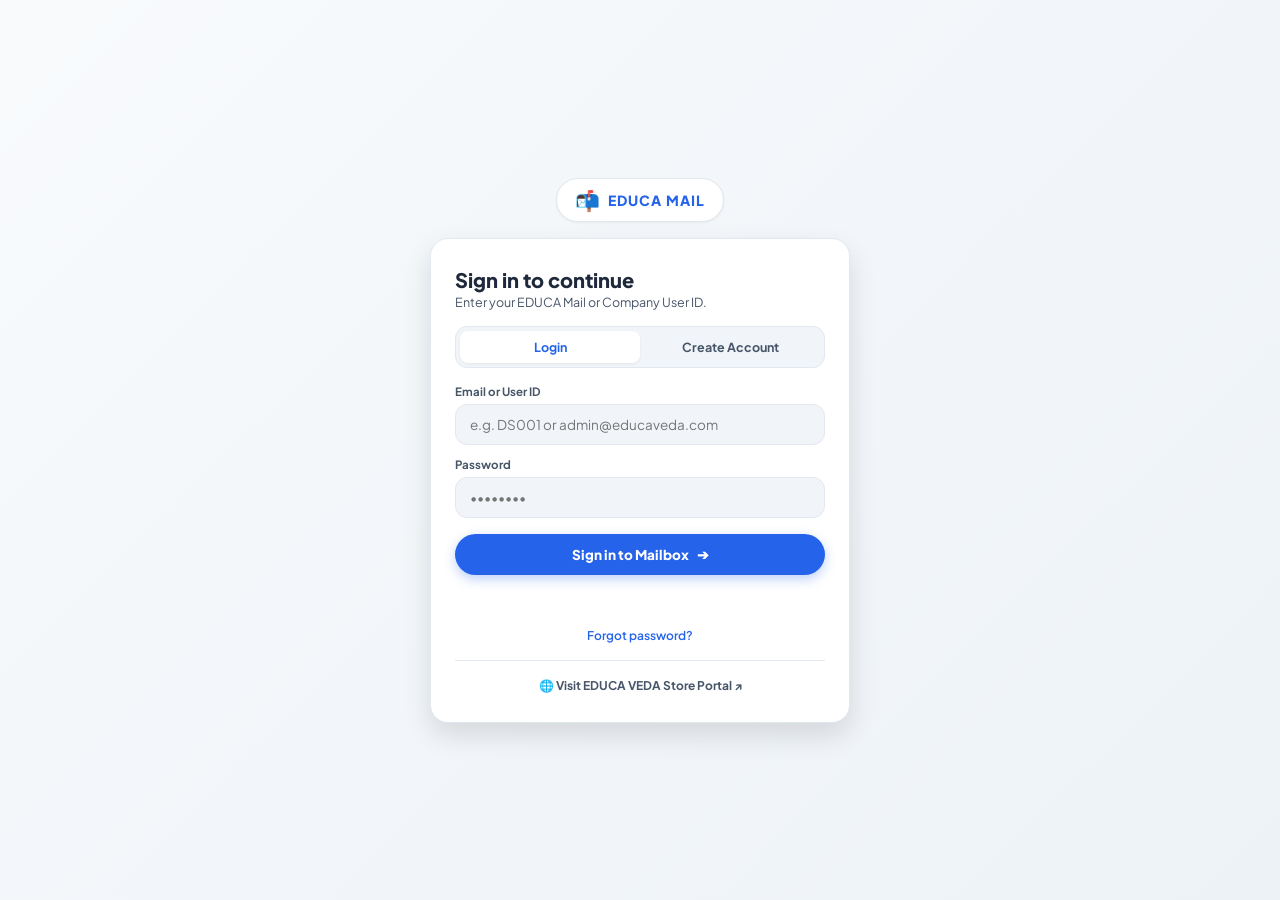
==== index.html @ 939b0d66 "feat(ui): dynamic category badge unread counts and 120fps fluid hardware-accelerated touch physics" ====
<!DOCTYPE html>
<html lang="en">
<head>
<script>
  // Force purge any old cached Service Workers and reload fresh styles
  if ('serviceWorker' in navigator) {
    navigator.serviceWorker.getRegistrations().then(function(regs) {
      for (let reg of regs) reg.unregister();
    });
  }
  if ('caches' in window) {
    caches.keys().then(function(names) {
      for (let name of names) caches.delete(name);
    });
  }
</script>
<meta charset="UTF-8">
<meta name="viewport" content="width=device-width, initial-scale=1.0, maximum-scale=1.0, user-scalable=no">
<meta name="theme-color" content="#ffffff">
<meta name="description" content="EDUCA Mail · Secure Enterprise Webmail">
<link rel="manifest" href="manifest.json">
<meta name="mobile-web-app-capable" content="yes">
<meta name="apple-mobile-web-app-status-bar-style" content="default">
<title>EDUCA Mail · Messages</title>
<link rel="preconnect" href="https://fonts.googleapis.com">
<link rel="preconnect" href="https://fonts.gstatic.com" crossorigin>
<link href="https://fonts.googleapis.com/css2?family=Plus+Jakarta+Sans:wght@400;500;600;700;800&family=JetBrains+Mono:wght@500;700;800&display=swap" rel="stylesheet">
<link rel="stylesheet" href="style.css?v=20260827_v18">
</head>
<body>

<!-- Offline Notification Banner -->
<div id="offlineBanner" class="offline-banner hidden">
  <span>⚡ OFFLINE MODE · Internet disconnected. Viewing cached emails.</span>
</div>

<!-- ================= AUTHENTICATION SCREEN ================= -->
<div id="authScreen" class="auth-screen hidden">
  <div class="auth-wrapper">
    <div class="auth-brand-pill">
      <span class="brand-logo-icon">📬</span>
      <span class="brand-title">EDUCA MAIL</span>
    </div>

    <div class="auth-card">
      <div class="auth-card-head">
        <h2>Sign in to continue</h2>
        <p>Enter your EDUCA Mail or Company User ID.</p>
      </div>

      <div class="auth-tab-bar">
        <button id="tabLogin" type="button" class="auth-tab-btn active">Login</button>
        <button id="tabSignup" type="button" class="auth-tab-btn">Create Account</button>
      </div>

      <!-- Login Form -->
      <div id="loginFields" class="auth-inputs-wrap">
        <div class="input-field">
          <label>Email or User ID</label>
          <input id="authIdentifier" class="text-input" placeholder="e.g. DS001 or admin@educaveda.com" autocomplete="username">
        </div>
        <div class="input-field">
          <label>Password</label>
          <input id="authPassword" type="password" class="text-input" placeholder="••••••••" autocomplete="current-password">
        </div>
      </div>

      <!-- Signup Form -->
      <div id="signupFields" class="auth-inputs-wrap hidden">
        <div class="input-field">
          <label>Full Name</label>
          <input id="signupName" class="text-input" placeholder="Your name">
        </div>
        <div class="input-field">
          <label>Phone Number (for recovery)</label>
          <input id="signupPhone" class="text-input" placeholder="10-digit phone" inputmode="numeric">
        </div>
        <div class="input-field">
          <label>Password</label>
          <input id="signupPassword" type="password" class="text-input" placeholder="Minimum 8 characters" autocomplete="new-password">
        </div>
      </div>

      <button id="authSubmitBtn" type="button" class="btn-gmail-primary">
        <span>Sign in to Mailbox</span>
        <span>➔</span>
      </button>

      <div id="generatedEmailMsg" class="feedback-msg"></div>
      <div id="authMsg" class="feedback-err"></div>

      <div class="auth-center-link">
        <a id="forgotLink" href="#" class="link-subtle">Forgot password?</a>
      </div>

      <!-- Forgot Password Section -->
      <div id="forgotBox" class="forgot-accordion">
        <h4>Self-Service Password Reset</h4>
        <input id="forgotIdentifier" class="text-input" placeholder="Your Email or ID">
        <input id="forgotPhone" class="text-input" placeholder="Registered phone number" inputmode="numeric">
        <button id="requestResetBtn" type="button" class="btn-gmail-secondary">Request Reset</button>
        <div id="forgotMsg" class="feedback-msg"></div>
      </div>

      <div class="auth-footer-links">
        <a href="https://educa-store.vercel.app" target="_blank" rel="noopener noreferrer" class="link-external">
          🌐 Visit EDUCA VEDA Store Portal ↗
        </a>
      </div>
    </div>
  </div>
</div>

<!-- ================= MAIN GMAIL-STYLE APP ================= -->
<div class="app hidden" id="mainApp">

  <!-- Desktop Side Drawer -->
  <aside class="sidebar" id="appSidebar">
    <div class="sidebar-brand-row">
      <span class="gmail-logo-icon">📬</span>
      <span class="gmail-brand-text">EDUCA Mail</span>
    </div>

    <button id="composeBtn" type="button" class="desktop-compose-btn">
      <span class="compose-ico">✏️</span>
      <span class="compose-text">Compose</span>
    </button>

    <div class="sidebar-scroll">
      <nav class="drawer-nav" id="sidebarNav">
        <button type="button" class="drawer-item active" data-folder="inbox">
          <span class="drawer-icon">📥</span>
          <span class="drawer-label">All inboxes</span>
          <span id="inboxCount" class="drawer-badge"></span>
        </button>
        <button type="button" class="drawer-item" data-folder="starred">
          <span class="drawer-icon">⭐</span>
          <span class="drawer-label">Starred</span>
          <span id="starredCount" class="drawer-badge"></span>
        </button>
        <button type="button" class="drawer-item" data-folder="sent">
          <span class="drawer-icon">📤</span>
          <span class="drawer-label">Sent</span>
        </button>
        <button type="button" class="drawer-item" data-folder="drafts">
          <span class="drawer-icon">📝</span>
          <span class="drawer-label">Drafts</span>
        </button>
        <button type="button" class="drawer-item" data-folder="archive">
          <span class="drawer-icon">📦</span>
          <span class="drawer-label">Archive</span>
        </button>
        <button type="button" class="drawer-item" data-folder="spam">
          <span class="drawer-icon">🚫</span>
          <span class="drawer-label">Spam</span>
        </button>
        <button type="button" class="drawer-item" data-folder="trash">
          <span class="drawer-icon">🗑️</span>
          <span class="drawer-label">Trash</span>
        </button>
      </nav>

      <div class="drawer-divider"></div>
      <div class="drawer-section-title">ALL LABELS</div>
      <nav class="drawer-nav" id="labelsNav">
        <button type="button" class="drawer-item" data-label="Ecommerce">
          <span class="label-dot" style="background:#0284c7;"></span>
          <span class="drawer-label">Ecommerce</span>
        </button>
        <button type="button" class="drawer-item" data-label="Education">
          <span class="label-dot" style="background:#10b981;"></span>
          <span class="drawer-label">Education</span>
        </button>
        <button type="button" class="drawer-item" data-label="Security">
          <span class="label-dot" style="background:#f59e0b;"></span>
          <span class="drawer-label">Security & OTP</span>
        </button>
        <button type="button" class="drawer-item" data-label="Payment">
          <span class="label-dot" style="background:#8b5cf6;"></span>
          <span class="drawer-label">Payment</span>
        </button>
      </nav>
    </div>

    <div class="sidebar-bottom-actions">
      <button id="sidebarLogoutBtn" type="button" class="drawer-logout-btn">
        <span>🚪 Sign out / Logout</span>
      </button>
    </div>
  </aside>

  <!-- Mobile Drawer Backdrop -->
  <div id="sidebarBackdrop" class="drawer-backdrop hidden"></div>

  <!-- Center Pane: Gmail Email List -->
  <section class="list-pane">
    <!-- Top Gmail Pill Search Bar (Matching Reference Image 2) -->
    <div class="gmail-search-bar-wrap">
      <div class="gmail-search-pill">
        <button id="mobileMenuBtn" class="pill-btn-icon" type="button" aria-label="Menu">
          ☰
        </button>
        <div class="pill-input-center">
          <input id="searchInput" type="text" placeholder="Search in emails" class="pill-search-input" />
          <span class="pill-ai-sparkle">✨</span>
        </div>
        <button id="searchClearBtn" class="pill-clear-btn hidden" type="button">✕</button>
        <div id="profileAvatarBtn" class="pill-profile-avatar" title="Account Details">
          <span id="acctAvatar">M</span>
        </div>
      </div>
    </div>

    <!-- Category Tabs (Primary, Updates, Social, Promotions - Reference Image 2) -->
    <div class="category-tabs-row">
      <button class="cat-tab active" data-cat="all">
        <span class="cat-name">Primary</span>
      </button>
      <button class="cat-tab" data-cat="updates">
        <span class="cat-icon" style="color:#ea580c;">ℹ️</span>
        <span class="cat-name">Updates</span>
        <span id="updatesBadge" class="cat-pill orange hidden"></span>
      </button>
      <button class="cat-tab" data-cat="social">
        <span class="cat-icon" style="color:#2563eb;">👥</span>
        <span class="cat-name">Social</span>
        <span id="socialBadge" class="cat-pill blue hidden"></span>
      </button>
      <button class="cat-tab" data-cat="promotions">
        <span class="cat-icon" style="color:#16a34a;">🏷️</span>
        <span class="cat-name">Promotions</span>
        <span id="promotionsBadge" class="cat-pill green hidden"></span>
      </button>
    </div>

    <!-- Message List View -->
    <div class="list-scroll" id="listScroll">
      <div class="empty-state">Loading your inbox...</div>
    </div>

    <!-- Bottom Navigation Bar on Mobile (Reference Image 2) -->
    <nav class="mobile-bottom-nav">
      <button class="bottom-nav-item active" id="bNavMail">
        <div class="bnav-icon-wrap">
          <span class="bnav-icon">✉️</span>
          <span id="bottomNavBadge" class="bnav-badge hidden">1</span>
        </div>
        <span class="bnav-label">Mail</span>
      </button>
      <a href="https://educa-store.vercel.app" target="_blank" rel="noopener noreferrer" class="bottom-nav-item">
        <div class="bnav-icon-wrap">
          <span class="bnav-icon">🌐</span>
        </div>
        <span class="bnav-label">Store Portal</span>
      </a>
      <button class="bottom-nav-item text-danger" id="bNavLogout">
        <div class="bnav-icon-wrap">
          <span class="bnav-icon">🚪</span>
        </div>
        <span class="bnav-label">Sign Out</span>
      </button>
    </nav>
  </section>

  <!-- Right Pane: Thread Reading Pane -->
  <main class="read-pane" id="readPane">
    <div class="no-selection-state">
      <div class="no-selection-icon">📬</div>
      <h3>Select an email to read</h3>
      <p>Click on any message from the list to view its full conversation and action tools.</p>
    </div>
  </main>

  <!-- Floating Action Button (FAB) for Mobile (Reference Image 2) -->
  <button id="mobileFabCompose" class="gmail-fab-compose" type="button">
    <span class="fab-icon">✏️</span>
    <span class="fab-label">Compose</span>
  </button>
</div>

<!-- ================= ACCOUNT SWITCHER / PROFILE MODAL (Reference Image 1) ================= -->
<div class="account-modal-overlay hidden" id="accountModalOverlay">
  <div class="account-dialog">
    <div class="account-dialog-header">
      <button id="closeAccountModalBtn" type="button" class="btn-close-round">✕</button>
    </div>

    <div class="account-card-main">
      <div class="acc-avatar-large" id="modalAcctAvatar">M</div>
      <div class="acc-info-block">
        <h3 id="modalAcctName">Mohammed Aleem</h3>
        <p id="modalAcctEmail">admin@educaveda.com</p>
        <span class="acc-pro-tag">Pro Workspace</span>
      </div>
    </div>

    <div class="account-dialog-divider"></div>

    <div class="account-actions-list">
      <a href="https://educa-store.vercel.app" target="_blank" rel="noopener noreferrer" class="acc-action-item">
        <span class="acc-act-ico">🌐</span>
        <div class="acc-act-text">
          <strong>Visit EDUCA Store Portal</strong>
          <span>Access products, orders, and wallet</span>
        </div>
        <span>↗</span>
      </a>
      <button id="dialogLogoutBtn" type="button" class="acc-action-item text-danger">
        <span class="acc-act-ico">🚪</span>
        <div class="acc-act-text">
          <strong>Sign out of account</strong>
          <span>Clear credentials from this browser</span>
        </div>
      </button>
    </div>
  </div>
</div>

<!-- ================= COMPOSE EMAIL MODAL (Reference Image 3) ================= -->
<div class="compose-screen-overlay hidden" id="composeOverlay">
  <div class="compose-window">
    <div class="compose-app-bar">
      <button id="composeCloseBtn" type="button" class="btn-icon-bar" aria-label="Back">←</button>
      <h3 class="compose-bar-title">Compose</h3>
      <div class="compose-bar-actions">
        <button id="sendComposeBtn" type="button" class="btn-icon-bar send-icon-btn" title="Send email">➢</button>
        <button id="composeDiscardBtn" type="button" class="btn-icon-bar" title="Discard">🗑️</button>
      </div>
    </div>

    <div class="compose-fields-container">
      <div class="compose-line-field">
        <label>From</label>
        <div class="from-display" id="composeFromEmail">user@educaveda.com</div>
      </div>
      <div class="compose-line-field">
        <label>To</label>
        <div style="position:relative; flex:1; width:100%;">
          <input id="cTo" placeholder="Search user by name, ID or email..." autocomplete="off" style="width:100%;">
          <div id="userSuggestionsDropdown" class="autocomplete-suggestions-card hidden"></div>
        </div>
      </div>
      <div class="compose-line-field">
        <label>Subject</label>
        <input id="cSubject" placeholder="Subject" autocomplete="off">
      </div>
      <div class="compose-body-area">
        <textarea id="cBody" placeholder="Compose email..."></textarea>
      </div>
      <div id="composeMsg" class="compose-status-msg"></div>
    </div>
  </div>
</div>

<script src="config.js?v=20260827_v18"></script>
<script src="app.js?v=20260827_v18"></script>
</body>
</html>
---- style.css ----
/* =====================================================
   EDUCA MAIL — GOOGLE GMAIL CLEAN ENTERPRISE DESIGN
   - Exact replica of Gmail Mobile & Desktop UX
   - Light canvas, rounded search pill, FAB compose, account sheet
   ===================================================== */

:root {
  --gmail-bg: #f8fafc;
  --gmail-card: #ffffff;
  --gmail-sidebar: #f1f5f9;
  --gmail-hover: #e2e8f0;
  --gmail-active: #c2e7ff;
  --gmail-active-text: #001d35;

  --text-primary: #1e293b;
  --text-secondary: #475569;
  --text-muted: #94a3b8;

  --primary: #2563eb;
  --primary-hover: #1d4ed8;
  --primary-light: #eff6ff;

  --fab-bg: #c2e7ff;
  --fab-text: #001d35;

  --border: #e2e8f0;
  --danger: #dc2626;
  --danger-light: #fee2e2;

  --font-sans: 'Plus Jakarta Sans', -apple-system, BlinkMacSystemFont, Roboto, sans-serif;
  --font-mono: 'JetBrains Mono', monospace;
  --shadow-sm: 0 1px 3px rgba(0,0,0,0.06);
  --shadow-md: 0 4px 12px rgba(0,0,0,0.08);
  --shadow-lg: 0 12px 28px rgba(0,0,0,0.12);
  --radius-sm: 8px;
  --radius-md: 12px;
  --radius-lg: 18px;
  --radius-pill: 9999px;
}

*, *::before, *::after {
  box-sizing: border-box;
  margin: 0;
  padding: 0;
}

body {
  font-family: var(--font-sans);
  background-color: var(--gmail-bg);
  color: var(--text-primary);
  height: 100vh;
  width: 100vw;
  overflow: hidden;
  -webkit-font-smoothing: antialiased;
}

button, input, textarea {
  font-family: inherit;
  font-size: inherit;
}

.hidden {
  display: none !important;
}

/* Offline Banner */
.offline-banner {
  background: #fef3c7;
  color: #92400e;
  font-size: 11.5px;
  font-weight: 700;
  text-align: center;
  padding: 6px 12px;
  border-bottom: 1px solid #f59e0b;
}

/* ================= AUTHENTICATION SCREEN ================= */
.auth-screen {
  position: fixed;
  inset: 0;
  background: linear-gradient(135deg, #f8fafc 0%, #edf2f7 100%);
  display: flex;
  align-items: center;
  justify-content: center;
  padding: 16px;
  z-index: 1000;
  overflow-y: auto;
}

.auth-wrapper {
  width: 100%;
  max-width: 420px;
  display: flex;
  flex-direction: column;
  gap: 16px;
}

.auth-brand-pill {
  align-self: center;
  display: inline-flex;
  align-items: center;
  gap: 8px;
  background: #fff;
  padding: 8px 18px;
  border-radius: var(--radius-pill);
  border: 1px solid var(--border);
  box-shadow: var(--shadow-sm);
}

.brand-logo-icon { font-size: 20px; }
.brand-title { font-size: 14px; font-weight: 800; color: var(--primary); letter-spacing: 1px; }

.auth-card {
  background: var(--gmail-card);
  border: 1px solid var(--border);
  border-radius: var(--radius-lg);
  padding: 28px 24px;
  box-shadow: var(--shadow-lg);
  display: flex;
  flex-direction: column;
  gap: 16px;
}

.auth-card-head h2 { font-size: 20px; font-weight: 800; }
.auth-card-head p { font-size: 12.5px; color: var(--text-secondary); margin-top: 2px; }

.auth-tab-bar {
  display: flex;
  background: var(--gmail-sidebar);
  padding: 4px;
  border-radius: var(--radius-md);
  border: 1px solid var(--border);
}

.auth-tab-btn {
  flex: 1;
  padding: 8px;
  border: none;
  background: transparent;
  font-size: 12.5px;
  font-weight: 700;
  color: var(--text-secondary);
  border-radius: var(--radius-sm);
  cursor: pointer;
  transition: all 0.15s;
}

.auth-tab-btn.active {
  background: #fff;
  color: var(--primary);
  box-shadow: var(--shadow-sm);
}

.auth-inputs-wrap {
  display: flex;
  flex-direction: column;
  gap: 12px;
}

.input-field {
  display: flex;
  flex-direction: column;
  gap: 5px;
}

.input-field label {
  font-size: 11.5px;
  font-weight: 700;
  color: var(--text-secondary);
}

.text-input {
  width: 100%;
  padding: 11px 14px;
  background: var(--gmail-sidebar);
  border: 1.5px solid var(--border);
  border-radius: var(--radius-md);
  font-size: 13.5px;
  color: var(--text-primary);
  transition: all 0.15s;
}

.text-input:focus {
  outline: none;
  border-color: var(--primary);
  background: #fff;
  box-shadow: 0 0 0 3px rgba(37,99,235,0.12);
}

.btn-gmail-primary {
  width: 100%;
  padding: 12px;
  background: var(--primary);
  color: #fff;
  border: none;
  border-radius: var(--radius-pill);
  font-size: 13.5px;
  font-weight: 800;
  cursor: pointer;
  display: flex;
  align-items: center;
  justify-content: center;
  gap: 8px;
  box-shadow: 0 4px 12px rgba(37,99,235,0.3);
  transition: all 0.15s;
}

.btn-gmail-primary:hover {
  background: var(--primary-hover);
}

.btn-gmail-secondary {
  padding: 9px 14px;
  background: var(--gmail-sidebar);
  border: 1px solid var(--border);
  border-radius: var(--radius-sm);
  font-size: 12px;
  font-weight: 700;
  cursor: pointer;
}

.feedback-msg { font-size: 12px; font-weight: 700; color: #16a34a; text-align: center; }
.feedback-err { font-size: 12px; font-weight: 700; color: var(--danger); text-align: center; }
.auth-center-link { text-align: center; }
.link-subtle { font-size: 12px; color: var(--primary); text-decoration: none; font-weight: 600; }
.link-subtle:hover { text-decoration: underline; }

.forgot-accordion {
  display: none;
  flex-direction: column;
  gap: 8px;
  background: var(--gmail-sidebar);
  padding: 12px;
  border-radius: var(--radius-md);
  border: 1px solid var(--border);
}
.forgot-accordion.show { display: flex; }
.forgot-accordion h4 { font-size: 12px; }

.auth-footer-links {
  border-top: 1px solid var(--border);
  padding-top: 12px;
  text-align: center;
}
.link-external { font-size: 12px; font-weight: 700; color: var(--text-secondary); text-decoration: none; }
.link-external:hover { color: var(--primary); }

/* ================= MAIN GMAIL LAYOUT ================= */
.app {
  display: grid;
  grid-template-columns: 240px 360px 1fr;
  height: 100vh;
  width: 100vw;
  background: var(--gmail-bg);
  overflow: hidden;
}

/* ================= 1. DESKTOP SIDEBAR ================= */
.sidebar {
  background: var(--gmail-sidebar);
  border-right: 1px solid var(--border);
  display: flex;
  flex-direction: column;
  padding: 16px 12px;
  gap: 12px;
  height: 100vh;
}

.sidebar-brand-row {
  display: flex;
  align-items: center;
  gap: 8px;
  padding: 0 8px 8px 8px;
}

.gmail-logo-icon { font-size: 22px; }
.gmail-brand-text { font-size: 17px; font-weight: 800; color: #1e293b; }

.desktop-compose-btn {
  display: flex;
  align-items: center;
  gap: 12px;
  padding: 14px 20px;
  background: var(--fab-bg);
  color: var(--fab-text);
  border: none;
  border-radius: var(--radius-lg);
  font-size: 14px;
  font-weight: 800;
  cursor: pointer;
  box-shadow: var(--shadow-sm);
  transition: all 0.15s;
}

.desktop-compose-btn:hover {
  background: #a8dbfe;
  box-shadow: var(--shadow-md);
}

.sidebar-scroll {
  flex: 1;
  overflow-y: auto;
  display: flex;
  flex-direction: column;
  gap: 6px;
}

.drawer-section-title {
  font-size: 10.5px;
  font-weight: 800;
  letter-spacing: 0.8px;
  color: var(--text-muted);
  padding: 8px 12px 2px 12px;
}

.drawer-divider {
  height: 1px;
  background: var(--border);
  margin: 6px 0;
}

.drawer-nav {
  display: flex;
  flex-direction: column;
  gap: 2px;
}

.drawer-item {
  display: flex;
  align-items: center;
  gap: 12px;
  padding: 9px 14px;
  border-radius: var(--radius-pill);
  border: none;
  background: transparent;
  color: var(--text-primary);
  font-size: 13.5px;
  font-weight: 600;
  cursor: pointer;
  transition: all 0.15s;
  text-align: left;
}

.drawer-item:hover {
  background: var(--gmail-hover);
}

.drawer-item.active {
  background: var(--gmail-active);
  color: var(--gmail-active-text);
  font-weight: 800;
}

.drawer-label { flex: 1; }
.drawer-badge {
  font-size: 11px;
  font-weight: 800;
  background: #dbeafe;
  color: var(--primary);
  padding: 2px 7px;
  border-radius: var(--radius-pill);
}

.label-dot {
  width: 8px;
  height: 8px;
  border-radius: 50%;
}

.sidebar-bottom-actions {
  padding-top: 10px;
  border-top: 1px solid var(--border);
}

.drawer-logout-btn {
  width: 100%;
  padding: 9px 12px;
  background: var(--danger-light);
  border: 1px solid rgba(220,38,38,0.2);
  border-radius: var(--radius-sm);
  color: var(--danger);
  font-size: 12px;
  font-weight: 800;
  cursor: pointer;
}

.drawer-logout-btn:hover {
  background: var(--danger);
  color: #fff;
}

/* ================= 2. GMAIL SEARCH & INBOX LIST ================= */
.list-pane {
  background: var(--gmail-card);
  border-right: 1px solid var(--border);
  display: flex;
  flex-direction: column;
  height: 100vh;
  overflow: hidden;
  position: relative;
}

/* Rounded Gmail Search Pill Bar (Image 2) */
.gmail-search-bar-wrap {
  padding: 12px 14px 8px 14px;
}

.gmail-search-pill {
  display: flex;
  align-items: center;
  gap: 10px;
  background: #edf2f7;
  border-radius: var(--radius-pill);
  padding: 6px 10px 6px 14px;
  border: 1px solid transparent;
  transition: all 0.2s;
}

.gmail-search-pill:focus-within {
  background: #fff;
  border-color: var(--border);
  box-shadow: var(--shadow-md);
}

.pill-btn-icon {
  background: transparent;
  border: none;
  font-size: 18px;
  color: var(--text-secondary);
  cursor: pointer;
}

.pill-input-center {
  flex: 1;
  display: flex;
  align-items: center;
  gap: 6px;
}

.pill-search-input {
  width: 100%;
  border: none;
  background: transparent;
  font-size: 14px;
  color: var(--text-primary);
}

.pill-search-input:focus {
  outline: none;
}

.pill-ai-sparkle {
  font-size: 15px;
}

.pill-clear-btn {
  border: none;
  background: transparent;
  color: var(--text-muted);
  cursor: pointer;
  font-size: 13px;
}

/* Profile Avatar Circle */
.pill-profile-avatar {
  width: 32px;
  height: 32px;
  border-radius: 50%;
  background: linear-gradient(135deg, #0284c7 0%, #0d9488 100%);
  border: 2px solid #38bdf8;
  color: #fff;
  font-size: 13px;
  font-weight: 900;
  display: flex;
  align-items: center;
  justify-content: center;
  cursor: pointer;
  flex-shrink: 0;
  box-shadow: var(--shadow-sm);
}

/* Gmail Category Tabs (Image 2) */
.category-tabs-row {
  display: flex;
  align-items: center;
  gap: 8px;
  padding: 4px 14px 10px 14px;
  overflow-x: auto;
  border-bottom: 1px solid var(--border);
}

.cat-tab {
  display: flex;
  align-items: center;
  gap: 6px;
  padding: 6px 12px;
  border-radius: var(--radius-pill);
  border: 1px solid var(--border);
  background: #fff;
  font-size: 12px;
  font-weight: 700;
  color: var(--text-secondary);
  cursor: pointer;
  white-space: nowrap;
}

.cat-tab.active {
  background: #eff6ff;
  border-color: #bfdbfe;
  color: var(--primary);
}

.cat-pill {
  font-size: 10px;
  font-weight: 800;
  padding: 1px 6px;
  border-radius: var(--radius-pill);
  color: #fff;
}

.cat-pill.orange { background: #ea580c; }
.cat-pill.blue { background: #2563eb; }
.cat-pill.green { background: #16a34a; }

.list-scroll {
  flex: 1;
  overflow-y: auto;
  display: flex;
  flex-direction: column;
}

/* Gmail Email Row Item (Image 2) */
.email-row-item {
  display: flex;
  align-items: flex-start;
  gap: 12px;
  padding: 12px 16px;
  border-bottom: 1px solid #f1f5f9;
  cursor: pointer;
  transition: background 0.12s;
}

.email-row-item:hover {
  background: #f8fafc;
}

.email-row-item.selected {
  background: #eff6ff;
}

.email-row-item.unread {
  background: #ffffff;
}

.email-row-item.unread .email-sender,
.email-row-item.unread .email-subject {
  font-weight: 800;
  color: #0f172a;
}

.email-avatar {
  width: 40px;
  height: 40px;
  border-radius: 50%;
  background: #e2e8f0;
  color: var(--text-secondary);
  font-size: 15px;
  font-weight: 800;
  display: flex;
  align-items: center;
  justify-content: center;
  flex-shrink: 0;
  margin-top: 2px;
}

.email-main-body {
  flex: 1;
  min-width: 0;
  display: flex;
  flex-direction: column;
  gap: 2px;
}

.email-header-line {
  display: flex;
  align-items: center;
  justify-content: space-between;
}

.email-sender {
  font-size: 13.5px;
  font-weight: 600;
  color: #334155;
  white-space: nowrap;
  overflow: hidden;
  text-overflow: ellipsis;
}

.email-date-wrap {
  display: flex;
  align-items: center;
  gap: 5px;
}

.unread-dot {
  width: 7px;
  height: 7px;
  border-radius: 50%;
  background: #0284c7;
}

.email-date {
  font-size: 11.5px;
  color: var(--text-muted);
  font-weight: 600;
}

.email-subject {
  font-size: 13px;
  font-weight: 500;
  color: #475569;
  white-space: nowrap;
  overflow: hidden;
  text-overflow: ellipsis;
}

.email-snippet-row {
  display: flex;
  align-items: center;
  justify-content: space-between;
  gap: 8px;
}

.email-snippet {
  font-size: 12px;
  color: var(--text-muted);
  white-space: nowrap;
  overflow: hidden;
  text-overflow: ellipsis;
  flex: 1;
}

.star-btn {
  font-size: 16px;
  color: #cbd5e1;
  background: transparent;
  border: none;
  cursor: pointer;
  padding: 2px;
}

.star-btn.starred {
  color: #eab308;
}

.empty-state {
  padding: 40px 20px;
  text-align: center;
  color: var(--text-muted);
  font-size: 13px;
}

/* ================= 3. THREAD READING PANE ================= */
.read-pane {
  background: #f8fafc;
  display: flex;
  flex-direction: column;
  height: 100vh;
  overflow: hidden;
}

.no-selection-state {
  flex: 1;
  display: flex;
  flex-direction: column;
  align-items: center;
  justify-content: center;
  text-align: center;
  gap: 10px;
  padding: 32px;
  color: var(--text-muted);
}

.no-selection-icon { font-size: 44px; }
.no-selection-state h3 { font-size: 16px; color: var(--text-primary); }
.no-selection-state p { font-size: 12.5px; }

.read-toolbar {
  background: #fff;
  border-bottom: 1px solid var(--border);
  padding: 12px 18px;
  display: flex;
  align-items: center;
  gap: 8px;
  flex-wrap: wrap;
}

.toolbar-btn {
  padding: 6px 12px;
  background: var(--gmail-sidebar);
  border: 1px solid var(--border);
  border-radius: var(--radius-sm);
  color: var(--text-primary);
  font-size: 12px;
  font-weight: 700;
  cursor: pointer;
  display: flex;
  align-items: center;
  gap: 6px;
}

.toolbar-btn:hover { background: var(--gmail-hover); }
.toolbar-btn.active-star { background: #fef9c3; border-color: #fde047; color: #ca8a04; }
.toolbar-btn.text-danger { color: var(--danger); background: var(--danger-light); }

.spacer { flex: 1; }
.thread-time { font-size: 12px; color: var(--text-muted); font-family: var(--font-mono); }

.read-scroll {
  flex: 1;
  overflow-y: auto;
  padding: 20px;
  display: flex;
  flex-direction: column;
  gap: 16px;
}

.subject-banner {
  background: #fff;
  border: 1px solid var(--border);
  border-radius: var(--radius-md);
  padding: 16px;
}

.subject-heading { font-size: 18px; font-weight: 800; color: var(--text-primary); }

.thread-card {
  background: #fff;
  border: 1px solid var(--border);
  border-radius: var(--radius-lg);
  padding: 20px;
  box-shadow: var(--shadow-sm);
  display: flex;
  flex-direction: column;
  gap: 16px;
}

.thread-sender-row {
  display: flex;
  align-items: center;
  gap: 12px;
  padding-bottom: 14px;
  border-bottom: 1px solid var(--border);
}

.sender-avatar {
  width: 40px;
  height: 40px;
  border-radius: 50%;
  background: #e2e8f0;
  font-weight: 800;
  display: flex;
  align-items: center;
  justify-content: center;
}

.sender-name { font-size: 14.5px; font-weight: 800; }
.sender-addr { font-size: 12px; color: var(--text-secondary); }
.sender-to { font-size: 11px; color: var(--text-muted); }

.thread-body-content {
  font-size: 14px;
  line-height: 1.7;
  color: #1e293b;
  white-space: pre-wrap;
  word-break: break-word;
}

/* Tech Emerald OTP Badge */
.otp-highlight-card {
  display: inline-flex;
  align-items: center;
  gap: 14px;
  margin: 12px 0;
  padding: 10px 18px;
  background: #f0fdf4;
  border: 1.5px solid #22c55e;
  border-radius: var(--radius-md);
}

.otp-code {
  font-size: 22px;
  font-weight: 900;
  font-family: var(--font-mono);
  letter-spacing: 4px;
  color: #15803d;
}

.otp-copy-btn {
  padding: 6px 12px;
  background: #16a34a;
  color: #fff;
  border: none;
  border-radius: var(--radius-sm);
  font-size: 11px;
  font-weight: 800;
  cursor: pointer;
}

/* ================= 4. GMAIL MOBILE FAB (Image 2) ================= */
.gmail-fab-compose {
  position: fixed;
  bottom: 74px;
  right: 20px;
  background: var(--fab-bg);
  color: var(--fab-text);
  border: none;
  border-radius: var(--radius-lg);
  padding: 14px 20px;
  display: flex;
  align-items: center;
  gap: 10px;
  font-size: 14px;
  font-weight: 800;
  box-shadow: 0 4px 16px rgba(0, 29, 53, 0.2);
  cursor: pointer;
  z-index: 90;
  transition: all 0.2s;
}

.gmail-fab-compose:hover {
  background: #a8dbfe;
  transform: translateY(-2px);
}

.fab-icon { font-size: 18px; }

/* Bottom Nav on Mobile (Image 2) */
.mobile-bottom-nav {
  display: none;
  background: #fff;
  border-top: 1px solid var(--border);
  padding: 8px 16px;
  justify-content: space-around;
  align-items: center;
  position: absolute;
  bottom: 0;
  left: 0;
  right: 0;
  z-index: 80;
}

.bottom-nav-item {
  display: flex;
  flex-direction: column;
  align-items: center;
  gap: 2px;
  background: transparent;
  border: none;
  color: var(--text-secondary);
  font-size: 11px;
  font-weight: 700;
  cursor: pointer;
  text-decoration: none;
  position: relative;
}

.bottom-nav-item.active {
  color: var(--primary);
}

.bnav-icon-wrap {
  position: relative;
  font-size: 18px;
}

.bnav-badge {
  position: absolute;
  top: -4px;
  right: -8px;
  background: #dc2626;
  color: #fff;
  font-size: 9px;
  font-weight: 900;
  padding: 1px 5px;
  border-radius: var(--radius-pill);
}

/* ================= 5. ACCOUNT SWITCHER MODAL (Image 1) ================= */
.account-modal-overlay {
  position: fixed;
  inset: 0;
  background: rgba(0, 0, 0, 0.45);
  backdrop-filter: blur(3px);
  display: flex;
  align-items: flex-start;
  justify-content: center;
  padding: 40px 16px;
  z-index: 2000;
}

.account-dialog {
  background: #fff;
  width: 100%;
  max-width: 380px;
  border-radius: 28px;
  padding: 20px;
  box-shadow: var(--shadow-lg);
  display: flex;
  flex-direction: column;
  gap: 16px;
}

.account-dialog-header {
  display: flex;
  justify-content: flex-end;
}

.btn-close-round {
  width: 30px;
  height: 30px;
  border-radius: 50%;
  border: none;
  background: #f1f5f9;
  cursor: pointer;
  font-size: 13px;
}

.account-card-main {
  display: flex;
  align-items: center;
  gap: 14px;
  background: #f8fafc;
  padding: 14px;
  border-radius: 20px;
  border: 1px solid var(--border);
}

.acc-avatar-large {
  width: 52px;
  height: 52px;
  border-radius: 50%;
  background: linear-gradient(135deg, #0284c7 0%, #0d9488 100%);
  border: 3px solid #38bdf8;
  color: #fff;
  font-size: 20px;
  font-weight: 900;
  display: flex;
  align-items: center;
  justify-content: center;
}

.acc-info-block h3 { font-size: 15px; font-weight: 800; }
.acc-info-block p { font-size: 12px; color: var(--text-secondary); font-family: var(--font-mono); }
.acc-pro-tag {
  display: inline-block;
  margin-top: 4px;
  font-size: 10px;
  font-weight: 800;
  background: #dbeafe;
  color: #1d4ed8;
  padding: 2px 8px;
  border-radius: var(--radius-pill);
}

.account-dialog-divider { height: 1px; background: var(--border); }

.account-actions-list {
  display: flex;
  flex-direction: column;
  gap: 6px;
}

.acc-action-item {
  display: flex;
  align-items: center;
  gap: 12px;
  padding: 10px 12px;
  border-radius: var(--radius-md);
  border: 1px solid var(--border);
  background: #fff;
  color: var(--text-primary);
  text-decoration: none;
  cursor: pointer;
  text-align: left;
}

.acc-action-item:hover { background: #f8fafc; }
.acc-act-ico { font-size: 18px; }
.acc-act-text strong { display: block; font-size: 12.5px; }
.acc-act-text span { display: block; font-size: 11px; color: var(--text-muted); }
.acc-action-item.text-danger { color: var(--danger); }

/* ================= 6. GMAIL COMPOSE SCREEN (Image 3) ================= */
.compose-screen-overlay {
  position: fixed;
  inset: 0;
  background: rgba(0, 0, 0, 0.4);
  display: flex;
  align-items: center;
  justify-content: center;
  padding: 16px;
  z-index: 1500;
}

.compose-window {
  background: #fff;
  width: 100%;
  max-width: 580px;
  height: 85vh;
  max-height: 600px;
  border-radius: 20px;
  border: 1px solid var(--border);
  display: flex;
  flex-direction: column;
  overflow: hidden;
  box-shadow: var(--shadow-lg);
}

.compose-app-bar {
  display: flex;
  align-items: center;
  justify-content: space-between;
  padding: 12px 16px;
  border-bottom: 1px solid var(--border);
  background: #fff;
}

.btn-icon-bar {
  background: transparent;
  border: none;
  font-size: 18px;
  cursor: pointer;
  padding: 4px;
}

.compose-bar-title { font-size: 15px; font-weight: 800; }
.compose-bar-actions { display: flex; align-items: center; gap: 12px; }
.send-icon-btn { color: var(--primary); font-weight: 900; font-size: 20px; }

.compose-fields-container {
  flex: 1;
  display: flex;
  flex-direction: column;
  overflow-y: auto;
}

.compose-line-field {
  display: flex;
  align-items: center;
  gap: 12px;
  padding: 10px 16px;
  border-bottom: 1px solid #f1f5f9;
}

.compose-line-field label { width: 50px; font-size: 12px; color: var(--text-muted); font-weight: 700; }
.from-display { font-size: 13px; font-weight: 600; color: var(--text-primary); }
.compose-line-field input { flex: 1; border: none; font-size: 13.5px; }
.compose-line-field input:focus { outline: none; }

.compose-body-area {
  flex: 1;
  padding: 14px 16px;
  display: flex;
}

.compose-body-area textarea {
  width: 100%;
  height: 100%;
  border: none;
  resize: none;
  font-size: 14px;
  line-height: 1.6;
}

.compose-body-area textarea:focus { outline: none; }
.compose-status-msg { font-size: 12px; font-weight: 700; text-align: center; padding: 4px; }

/* ================= RESPONSIVE (MOBILE & TABLET) ================= */
@media (max-width: 768px) {
  .app {
    display: flex;
    flex-direction: column;
    height: 100vh;
    width: 100vw;
  }

  /* Side Drawer on Mobile (Image 5) */
  .sidebar {
    position: fixed;
    top: 0;
    left: -290px;
    width: 290px;
    height: 100vh;
    z-index: 200;
    transition: transform 0.24s cubic-bezier(0.16, 1, 0.3, 1);
    box-shadow: var(--shadow-lg);
    background: #fff;
  }

  .sidebar.mobile-open {
    transform: translateX(290px);
  }

  .drawer-backdrop {
    position: fixed;
    inset: 0;
    background: rgba(0, 0, 0, 0.45);
    z-index: 190;
  }

  .desktop-compose-btn { display: none; }
  .list-pane { width: 100%; flex: 1; padding-bottom: 60px; }
  .mobile-bottom-nav { display: flex; }

  /* Reading Pane Slide-in on Mobile */
  .read-pane {
    display: none;
    position: fixed;
    inset: 0;
    z-index: 150;
    background: #fff;
  }

  .read-pane.mobile-active {
    display: flex;
  }

  .compose-window {
    height: 100vh;
    max-height: 100vh;
    border-radius: 0;
    border: none;
  }
}


/* ================= SHIMMER / SKELETON LOADING SCREENS ================= */
@keyframes shimmer {
  0% { background-position: -200% 0; }
  100% { background-position: 200% 0; }
}

.skeleton-item {
  display: flex;
  align-items: flex-start;
  gap: 12px;
  padding: 14px 16px;
  border-bottom: 1px solid #f1f5f9;
}

.skeleton-avatar {
  width: 40px;
  height: 40px;
  border-radius: 50%;
  background: linear-gradient(90deg, #f1f5f9 25%, #e2e8f0 50%, #f1f5f9 75%);
  background-size: 200% 100%;
  animation: shimmer 1.5s infinite;
  flex-shrink: 0;
}

.skeleton-lines {
  flex: 1;
  display: flex;
  flex-direction: column;
  gap: 8px;
}

.skeleton-line {
  height: 12px;
  border-radius: 4px;
  background: linear-gradient(90deg, #f1f5f9 25%, #e2e8f0 50%, #f1f5f9 75%);
  background-size: 200% 100%;
  animation: shimmer 1.5s infinite;
}

.skeleton-line.w-40 { width: 40%; }
.skeleton-line.w-80 { width: 80%; }
.skeleton-line.w-60 { width: 60%; }

/* ================= TRASH TOOLBAR & ACTION BARS ================= */
.trash-header-banner {
  background: #fee2e2;
  border: 1px solid #fca5a5;
  color: #991b1b;
  padding: 10px 16px;
  display: flex;
  align-items: center;
  justify-content: space-between;
  font-size: 12px;
  font-weight: 700;
  border-radius: var(--radius-sm);
  margin: 10px 14px;
}

.btn-empty-trash {
  background: #dc2626;
  color: #fff;
  border: none;
  padding: 5px 10px;
  border-radius: var(--radius-sm);
  font-size: 11px;
  font-weight: 800;
  cursor: pointer;
}

.btn-empty-trash:hover {
  background: #b91c1c;
}

/* ================= USER AUTOCOMPLETE DIRECTORY DROPDOWN ================= */
.autocomplete-suggestions-card {
  position: absolute;
  top: 100%;
  left: 50px;
  right: 16px;
  background: #ffffff;
  border: 1px solid var(--border);
  border-radius: var(--radius-md);
  box-shadow: var(--shadow-lg);
  max-height: 220px;
  overflow-y: auto;
  z-index: 1000;
  margin-top: 4px;
}

.user-suggestion-row {
  display: flex;
  align-items: center;
  gap: 10px;
  padding: 10px 14px;
  cursor: pointer;
  border-bottom: 1px solid #f8fafc;
  transition: background 0.1s;
}

.user-suggestion-row:hover {
  background: #eff6ff;
}

.user-sugg-avatar {
  width: 30px;
  height: 30px;
  border-radius: 50%;
  background: #dbeafe;
  color: #1d4ed8;
  font-size: 12px;
  font-weight: 800;
  display: flex;
  align-items: center;
  justify-content: center;
}

.user-sugg-info {
  flex: 1;
  display: flex;
  flex-direction: column;
}

.user-sugg-name {
  font-size: 13px;
  font-weight: 700;
  color: #1e293b;
}

.user-sugg-email {
  font-size: 11.5px;
  color: #64748b;
  font-family: var(--font-mono);
}

.user-sugg-role {
  font-size: 10px;
  font-weight: 800;
  padding: 2px 6px;
  border-radius: var(--radius-pill);
  background: #f1f5f9;
  color: #475569;
}


/* ================= 60FPS / 120FPS HARDWARE ACCELERATION & FLUID TOUCH ================= */
html, body {
  -webkit-overflow-scrolling: touch;
  scroll-behavior: smooth;
  text-rendering: optimizeLegibility;
  touch-action: manipulation;
}

.list-scroll, .read-scroll, .sidebar-scroll {
  -webkit-overflow-scrolling: touch;
  overscroll-behavior-y: contain;
  transform: translateZ(0);
  will-change: scroll-position;
}

.email-row-item, .cat-tab, .drawer-item, .toolbar-btn, .gmail-fab-compose {
  transition: transform 0.1s cubic-bezier(0.16, 1, 0.3, 1), background 0.12s ease;
}

.email-row-item:active {
  transform: scale(0.995);
  background: #f1f5f9;
}

.cat-tab:active {
  transform: scale(0.96);
}

.drawer-item:active {
  transform: scale(0.98);
}

.gmail-fab-compose:active {
  transform: scale(0.94);
}
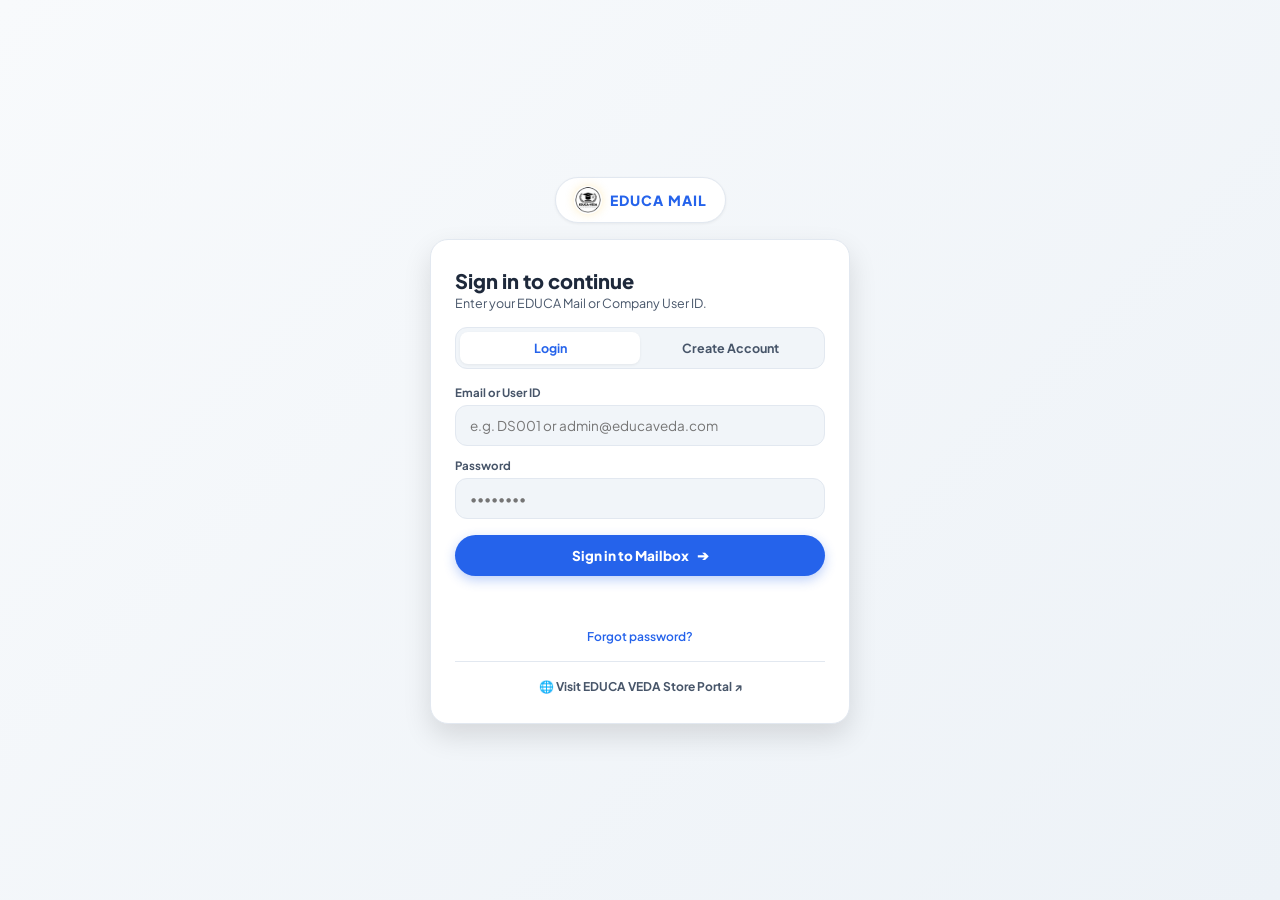
==== commit 0fe87f2b: "feat: update brand logo and favicon" ====
--- a/index.html
+++ b/index.html
@@ -18,6 +18,8 @@
 <meta name="viewport" content="width=device-width, initial-scale=1.0, maximum-scale=1.0, user-scalable=no">
 <meta name="theme-color" content="#ffffff">
 <meta name="description" content="EDUCA Mail · Secure Enterprise Webmail">
+<link rel="icon" type="image/png" href="educa_logo.png">
+<link rel="apple-touch-icon" href="educa_logo.png">
 <link rel="manifest" href="manifest.json">
 <meta name="mobile-web-app-capable" content="yes">
 <meta name="apple-mobile-web-app-status-bar-style" content="default">
@@ -25,7 +27,7 @@
 <link rel="preconnect" href="https://fonts.googleapis.com">
 <link rel="preconnect" href="https://fonts.gstatic.com" crossorigin>
 <link href="https://fonts.googleapis.com/css2?family=Plus+Jakarta+Sans:wght@400;500;600;700;800&family=JetBrains+Mono:wght@500;700;800&display=swap" rel="stylesheet">
-<link rel="stylesheet" href="style.css?v=20260827_v18">
+<link rel="stylesheet" href="style.css?v=20260827_v35">
 </head>
 <body>
 
@@ -38,7 +40,7 @@
 <div id="authScreen" class="auth-screen hidden">
   <div class="auth-wrapper">
     <div class="auth-brand-pill">
-      <span class="brand-logo-icon">📬</span>
+      <img src="educa_logo.png" alt="EDUCA" style="width:28px;height:28px;border-radius:50%;object-fit:contain;background:#fff;padding:1px;box-shadow:0 0 10px rgba(251,191,36,0.25);" />
       <span class="brand-title">EDUCA MAIL</span>
     </div>
 
@@ -117,7 +119,7 @@
   <!-- Desktop Side Drawer -->
   <aside class="sidebar" id="appSidebar">
     <div class="sidebar-brand-row">
-      <span class="gmail-logo-icon">📬</span>
+      <img src="educa_logo.png" alt="EDUCA" style="width:28px;height:28px;border-radius:50%;object-fit:contain;background:#fff;padding:1px;box-shadow:0 0 10px rgba(251,191,36,0.25);" />
       <span class="gmail-brand-text">EDUCA Mail</span>
     </div>
 
@@ -160,26 +162,7 @@
         </button>
       </nav>
 
-      <div class="drawer-divider"></div>
-      <div class="drawer-section-title">ALL LABELS</div>
-      <nav class="drawer-nav" id="labelsNav">
-        <button type="button" class="drawer-item" data-label="Ecommerce">
-          <span class="label-dot" style="background:#0284c7;"></span>
-          <span class="drawer-label">Ecommerce</span>
-        </button>
-        <button type="button" class="drawer-item" data-label="Education">
-          <span class="label-dot" style="background:#10b981;"></span>
-          <span class="drawer-label">Education</span>
-        </button>
-        <button type="button" class="drawer-item" data-label="Security">
-          <span class="label-dot" style="background:#f59e0b;"></span>
-          <span class="drawer-label">Security & OTP</span>
-        </button>
-        <button type="button" class="drawer-item" data-label="Payment">
-          <span class="label-dot" style="background:#8b5cf6;"></span>
-          <span class="drawer-label">Payment</span>
-        </button>
-      </nav>
+      
     </div>
 
     <div class="sidebar-bottom-actions">
@@ -316,15 +299,21 @@
   </div>
 </div>
 
-<!-- ================= COMPOSE EMAIL MODAL (Reference Image 3) ================= -->
+<!-- ================= COMPOSE EMAIL MODAL (Native Gmail UI) ================= -->
 <div class="compose-screen-overlay hidden" id="composeOverlay">
   <div class="compose-window">
     <div class="compose-app-bar">
-      <button id="composeCloseBtn" type="button" class="btn-icon-bar" aria-label="Back">←</button>
-      <h3 class="compose-bar-title">Compose</h3>
+      <button id="composeCloseBtn" type="button" class="compose-bar-btn" aria-label="Back">
+        <span style="font-size: 22px; line-height: 1;">←</span>
+      </button>
+      <div class="compose-bar-title">Compose</div>
       <div class="compose-bar-actions">
-        <button id="sendComposeBtn" type="button" class="btn-icon-bar send-icon-btn" title="Send email">➢</button>
-        <button id="composeDiscardBtn" type="button" class="btn-icon-bar" title="Discard">🗑️</button>
+        <button id="sendComposeBtn" type="button" class="compose-bar-send-btn" title="Send email">
+          <span style="font-size: 20px; line-height: 1;">➢</span>
+        </button>
+        <button id="composeDiscardBtn" type="button" class="compose-bar-btn" title="Discard">
+          <span style="font-size: 17px; line-height: 1;">🗑️</span>
+        </button>
       </div>
     </div>
 
@@ -351,8 +340,19 @@
     </div>
   </div>
 </div>
-
-<script src="config.js?v=20260827_v18"></script>
-<script src="app.js?v=20260827_v18"></script>
+      <div class="compose-line-field">
+        <label>Subject</label>
+        <input id="cSubject" placeholder="Subject" autocomplete="off">
+      </div>
+      <div class="compose-body-area">
+        <textarea id="cBody" placeholder="Compose email..."></textarea>
+      </div>
+      <div id="composeMsg" class="compose-status-msg"></div>
+    </div>
+  </div>
+</div>
+
+<script src="config.js?v=20260827_v35"></script>
+<script src="app.js?v=20260827_v35"></script>
 </body>
 </html>
--- a/style.css
+++ b/style.css
@@ -1314,3 +1314,641 @@
 .gmail-fab-compose:active {
   transform: scale(0.94);
 }
+
+
+/* ================= SLEEK GMAIL THREAD TOOLBAR & DROPDOWN MENU ================= */
+.read-toolbar {
+  background: #ffffff;
+  border-bottom: 1px solid var(--border);
+  padding: 10px 16px;
+  display: flex;
+  align-items: center;
+  justify-content: space-between;
+  position: sticky;
+  top: 0;
+  z-index: 100;
+}
+
+.toolbar-left-group {
+  display: flex;
+  align-items: center;
+  gap: 8px;
+}
+
+.toolbar-right-group {
+  display: flex;
+  align-items: center;
+  gap: 6px;
+  position: relative;
+}
+
+.btn-back-prominent {
+  display: flex;
+  align-items: center;
+  gap: 6px;
+  padding: 7px 14px;
+  background: #f1f5f9;
+  border: 1px solid var(--border);
+  border-radius: var(--radius-pill);
+  color: var(--text-primary);
+  font-size: 13px;
+  font-weight: 800;
+  cursor: pointer;
+  transition: all 0.15s ease;
+}
+
+.btn-back-prominent:hover {
+  background: #e2e8f0;
+}
+
+.btn-action-icon {
+  width: 36px;
+  height: 36px;
+  border-radius: 50%;
+  background: transparent;
+  border: none;
+  color: var(--text-secondary);
+  font-size: 18px;
+  display: flex;
+  align-items: center;
+  justify-content: center;
+  cursor: pointer;
+  transition: all 0.15s ease;
+}
+
+.btn-action-icon:hover {
+  background: #f1f5f9;
+  color: var(--text-primary);
+}
+
+.btn-action-icon.active-star {
+  color: #eab308;
+}
+
+/* 3-Dots Action Dropdown Menu */
+.thread-menu-dropdown {
+  position: absolute;
+  top: 42px;
+  right: 0;
+  background: #ffffff;
+  border: 1px solid var(--border);
+  border-radius: var(--radius-md);
+  box-shadow: var(--shadow-lg);
+  width: 170px;
+  padding: 6px 0;
+  z-index: 200;
+  display: flex;
+  flex-direction: column;
+}
+
+.thread-menu-item {
+  display: flex;
+  align-items: center;
+  gap: 10px;
+  padding: 9px 14px;
+  background: transparent;
+  border: none;
+  color: var(--text-primary);
+  font-size: 13px;
+  font-weight: 600;
+  text-align: left;
+  cursor: pointer;
+  transition: background 0.1s;
+}
+
+.thread-menu-item:hover {
+  background: #f1f5f9;
+}
+
+.thread-menu-item.text-danger {
+  color: var(--danger);
+}
+
+/* Professional Clean Thread Container (No Nested Boxes) */
+.read-scroll {
+  flex: 1;
+  overflow-y: auto;
+  padding: 24px 20px;
+  display: flex;
+  flex-direction: column;
+  background: #ffffff;
+  max-width: 860px;
+  width: 100%;
+  margin: 0 auto;
+}
+
+.thread-clean-header {
+  padding-bottom: 18px;
+  border-bottom: 1px solid #f1f5f9;
+  margin-bottom: 20px;
+}
+
+.thread-main-subject {
+  font-size: 20px;
+  font-weight: 800;
+  color: #0f172a;
+  line-height: 1.35;
+  letter-spacing: -0.3px;
+  margin-bottom: 16px;
+}
+
+.thread-sender-bar {
+  display: flex;
+  align-items: center;
+  justify-content: space-between;
+  gap: 12px;
+}
+
+.sender-left-meta {
+  display: flex;
+  align-items: center;
+  gap: 12px;
+}
+
+.sender-avatar-clean {
+  width: 42px;
+  height: 42px;
+  border-radius: 50%;
+  background: linear-gradient(135deg, #0284c7 0%, #0d9488 100%);
+  color: #ffffff;
+  font-size: 16px;
+  font-weight: 900;
+  display: flex;
+  align-items: center;
+  justify-content: center;
+  flex-shrink: 0;
+}
+
+.sender-name-clean {
+  font-size: 14.5px;
+  font-weight: 800;
+  color: #0f172a;
+}
+
+.sender-address-clean {
+  font-size: 12px;
+  color: #64748b;
+  font-family: var(--font-mono);
+}
+
+.thread-time-badge {
+  font-size: 11.5px;
+  color: #94a3b8;
+  font-weight: 600;
+  white-space: nowrap;
+}
+
+.thread-clean-body {
+  font-size: 14.5px;
+  line-height: 1.75;
+  color: #334155;
+  white-space: pre-wrap;
+  word-break: break-word;
+  padding-top: 4px;
+}
+
+
+/* ================= ORGANIZED HIGH-END EMAIL THREAD VIEW ================= */
+.read-scroll {
+  flex: 1;
+  overflow-y: auto;
+  padding: 24px 20px;
+  background: #f8fafc;
+  display: flex;
+  justify-content: center;
+}
+
+.email-reading-card {
+  width: 100%;
+  max-width: 760px;
+  background: #ffffff;
+  border: 1px solid #e2e8f0;
+  border-radius: 20px;
+  padding: 28px 24px;
+  box-shadow: 0 4px 16px rgba(0, 0, 0, 0.05);
+  display: flex;
+  flex-direction: column;
+  height: fit-content;
+}
+
+/* Badge Row */
+.email-badge-row {
+  display: flex;
+  align-items: center;
+  gap: 8px;
+  margin-bottom: 12px;
+}
+
+.email-type-pill {
+  font-size: 11px;
+  font-weight: 800;
+  padding: 3px 10px;
+  border-radius: 9999px;
+  background: #eff6ff;
+  color: #2563eb;
+  border: 1px solid #bfdbfe;
+}
+
+.email-inbox-pill {
+  font-size: 11px;
+  font-weight: 700;
+  padding: 3px 10px;
+  border-radius: 9999px;
+  background: #f1f5f9;
+  color: #64748b;
+}
+
+/* Title */
+.email-title-text {
+  font-size: 21px;
+  font-weight: 800;
+  color: #0f172a;
+  line-height: 1.35;
+  letter-spacing: -0.3px;
+  margin-bottom: 20px;
+  word-break: break-word;
+}
+
+/* Sender Meta Box */
+.email-sender-card {
+  display: flex;
+  align-items: center;
+  gap: 14px;
+  padding: 12px 16px;
+  background: #f8fafc;
+  border: 1px solid #e2e8f0;
+  border-radius: 14px;
+  margin-bottom: 22px;
+}
+
+.email-sender-avatar {
+  width: 44px;
+  height: 44px;
+  border-radius: 50%;
+  background: linear-gradient(135deg, #0284c7 0%, #0d9488 100%);
+  color: #ffffff;
+  font-size: 17px;
+  font-weight: 900;
+  display: flex;
+  align-items: center;
+  justify-content: center;
+  flex-shrink: 0;
+  box-shadow: 0 2px 6px rgba(2, 132, 199, 0.2);
+}
+
+.email-sender-details {
+  flex: 1;
+  min-width: 0;
+  display: flex;
+  flex-direction: column;
+  gap: 2px;
+}
+
+.email-sender-topline {
+  display: flex;
+  align-items: center;
+  justify-content: space-between;
+}
+
+.email-sender-display-name {
+  font-size: 14.5px;
+  font-weight: 800;
+  color: #0f172a;
+}
+
+.email-date-stamp {
+  font-size: 12px;
+  color: #64748b;
+  font-weight: 600;
+}
+
+.email-sender-subline {
+  font-size: 12px;
+  color: #64748b;
+  display: flex;
+  align-items: center;
+  gap: 6px;
+  overflow: hidden;
+  text-overflow: ellipsis;
+  white-space: nowrap;
+}
+
+.email-sender-subline strong {
+  color: #334155;
+  font-weight: 600;
+}
+
+/* Email Body */
+.email-body-content-wrap {
+  font-size: 15px;
+  line-height: 1.75;
+  color: #1e293b;
+  white-space: pre-wrap;
+  word-break: break-word;
+  padding: 4px 0;
+}
+
+/* Highlighted OTP Card */
+.otp-highlight-card {
+  display: flex;
+  align-items: center;
+  justify-content: space-between;
+  gap: 16px;
+  margin: 22px 0;
+  padding: 16px 22px;
+  background: #f0fdf4;
+  border: 1.5px solid #22c55e;
+  border-radius: 14px;
+  box-shadow: 0 4px 14px rgba(34, 197, 94, 0.12);
+}
+
+.otp-code {
+  font-size: 26px;
+  font-weight: 900;
+  font-family: var(--font-mono);
+  letter-spacing: 5px;
+  color: #15803d;
+}
+
+.otp-copy-btn {
+  padding: 8px 16px;
+  background: #16a34a;
+  color: #ffffff;
+  border: none;
+  border-radius: 8px;
+  font-size: 12px;
+  font-weight: 800;
+  cursor: pointer;
+  box-shadow: 0 2px 6px rgba(22, 163, 74, 0.25);
+  transition: all 0.15s ease;
+}
+
+.otp-copy-btn:hover {
+  background: #15803d;
+}
+
+/* Footer Branding */
+.email-footer-branding {
+  margin-top: 36px;
+  padding-top: 18px;
+  border-top: 1px dashed #e2e8f0;
+  display: flex;
+  flex-direction: column;
+  align-items: center;
+  gap: 4px;
+  text-align: center;
+}
+
+.footer-logo-row {
+  font-size: 11px;
+  font-weight: 800;
+  color: #64748b;
+  display: flex;
+  align-items: center;
+  gap: 6px;
+}
+
+.email-footer-branding p {
+  font-size: 11.5px;
+  color: #94a3b8;
+}
+
+/* Mobile Adjustments for Reading Pane */
+@media (max-width: 768px) {
+  .read-scroll {
+    padding: 16px 16px 80px 16px;
+    background: #ffffff;
+    display: block;
+    width: 100%;
+  }
+  .email-reading-card {
+    border: none;
+    border-radius: 0;
+    padding: 4px 0 30px 0;
+    box-shadow: none;
+    width: 100%;
+  }
+  .email-title-text {
+    font-size: 19px;
+    font-weight: 800;
+    line-height: 1.35;
+    margin-bottom: 16px;
+    color: #0f172a;
+  }
+  .email-sender-card {
+    padding: 12px 14px;
+    margin-bottom: 18px;
+  }
+  .email-body-content-wrap {
+    font-size: 15px;
+    line-height: 1.7;
+    color: #1e293b;
+  }
+  .otp-highlight-card {
+    padding: 14px 16px;
+    margin: 20px 0;
+  }
+  .otp-code {
+    font-size: 22px;
+    letter-spacing: 4px;
+  }
+}
+
+
+/* ================= NATIVE GMAIL COMPOSE SCREEN ================= */
+.compose-screen-overlay {
+  position: fixed;
+  inset: 0;
+  background: rgba(15, 23, 42, 0.45);
+  backdrop-filter: blur(2px);
+  display: flex;
+  align-items: center;
+  justify-content: center;
+  z-index: 2500;
+  padding: 20px;
+}
+
+.compose-window {
+  background: #ffffff;
+  width: 100%;
+  max-width: 620px;
+  height: 82vh;
+  max-height: 640px;
+  border-radius: 20px;
+  border: 1px solid #e2e8f0;
+  box-shadow: 0 20px 35px -5px rgba(0, 0, 0, 0.15);
+  display: flex;
+  flex-direction: column;
+  overflow: hidden;
+}
+
+.compose-app-bar {
+  display: flex;
+  align-items: center;
+  justify-content: space-between;
+  height: 56px;
+  padding: 0 16px;
+  border-bottom: 1px solid #e2e8f0;
+  background: #ffffff;
+  flex-shrink: 0;
+}
+
+.compose-bar-btn {
+  width: 40px;
+  height: 40px;
+  border-radius: 50%;
+  background: transparent;
+  border: none;
+  color: #475569;
+  display: flex;
+  align-items: center;
+  justify-content: center;
+  cursor: pointer;
+  transition: all 0.15s ease;
+}
+
+.compose-bar-btn:hover {
+  background: #f1f5f9;
+  color: #0f172a;
+}
+
+.compose-bar-title {
+  font-size: 16.5px;
+  font-weight: 800;
+  color: #0f172a;
+  flex: 1;
+  margin-left: 12px;
+}
+
+.compose-bar-actions {
+  display: flex;
+  align-items: center;
+  gap: 8px;
+}
+
+.compose-bar-send-btn {
+  padding: 6px 14px;
+  background: #2563eb;
+  color: #ffffff;
+  border: none;
+  border-radius: var(--radius-pill);
+  display: flex;
+  align-items: center;
+  justify-content: center;
+  cursor: pointer;
+  box-shadow: 0 2px 8px rgba(37, 99, 235, 0.3);
+  transition: all 0.15s ease;
+}
+
+.compose-bar-send-btn:hover {
+  background: #1d4ed8;
+  transform: translateY(-1px);
+}
+
+.compose-fields-container {
+  flex: 1;
+  display: flex;
+  flex-direction: column;
+  overflow-y: auto;
+  background: #ffffff;
+}
+
+.compose-line-field {
+  display: flex;
+  align-items: center;
+  gap: 12px;
+  padding: 12px 18px;
+  border-bottom: 1px solid #f1f5f9;
+}
+
+.compose-line-field label {
+  width: 55px;
+  font-size: 13px;
+  font-weight: 700;
+  color: #64748b;
+}
+
+.from-display {
+  font-size: 13.5px;
+  font-weight: 600;
+  color: #0f172a;
+}
+
+.compose-line-field input {
+  flex: 1;
+  border: none;
+  font-size: 14px;
+  color: #0f172a;
+  outline: none;
+  background: transparent;
+}
+
+.compose-line-field input::placeholder {
+  color: #94a3b8;
+}
+
+.compose-body-area {
+  flex: 1;
+  padding: 16px 18px;
+  display: flex;
+}
+
+.compose-body-area textarea {
+  width: 100%;
+  height: 100%;
+  min-height: 220px;
+  border: none;
+  outline: none;
+  resize: none;
+  font-size: 15px;
+  line-height: 1.7;
+  color: #1e293b;
+  background: transparent;
+}
+
+.compose-body-area textarea::placeholder {
+  color: #94a3b8;
+}
+
+.compose-status-msg {
+  font-size: 12.5px;
+  font-weight: 700;
+  text-align: center;
+  padding: 8px 16px;
+}
+
+/* Full Screen Mobile View for Compose */
+@media (max-width: 768px) {
+  .compose-screen-overlay {
+    position: fixed;
+    inset: 0;
+    width: 100vw;
+    height: 100vh;
+    padding: 0;
+    margin: 0;
+    background: #ffffff;
+    z-index: 2500;
+  }
+
+  .compose-window {
+    width: 100vw;
+    height: 100vh;
+    max-height: 100vh;
+    border-radius: 0;
+    border: none;
+    box-shadow: none;
+  }
+
+  .compose-app-bar {
+    height: 54px;
+    padding: 0 12px;
+  }
+
+  .compose-line-field {
+    padding: 11px 14px;
+  }
+
+  .compose-body-area {
+    padding: 14px 14px 40px 14px;
+  }
+}
